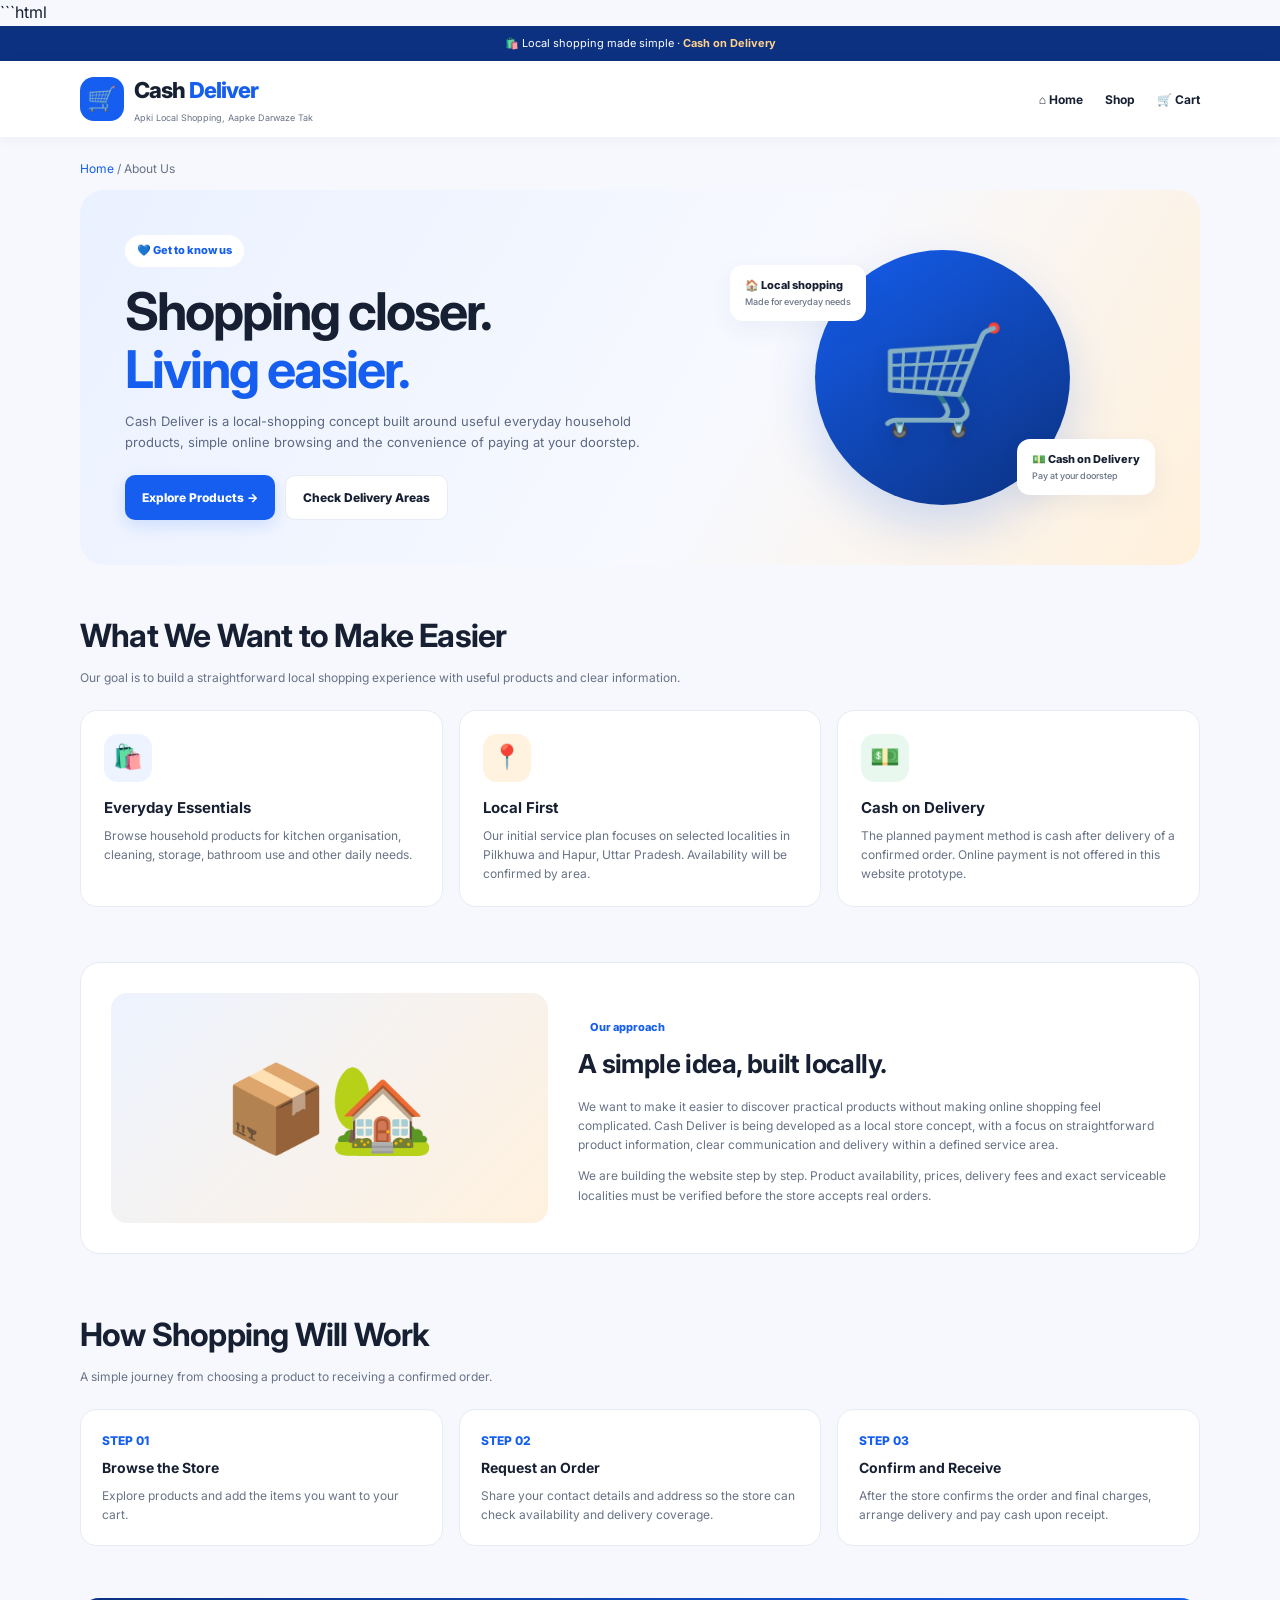
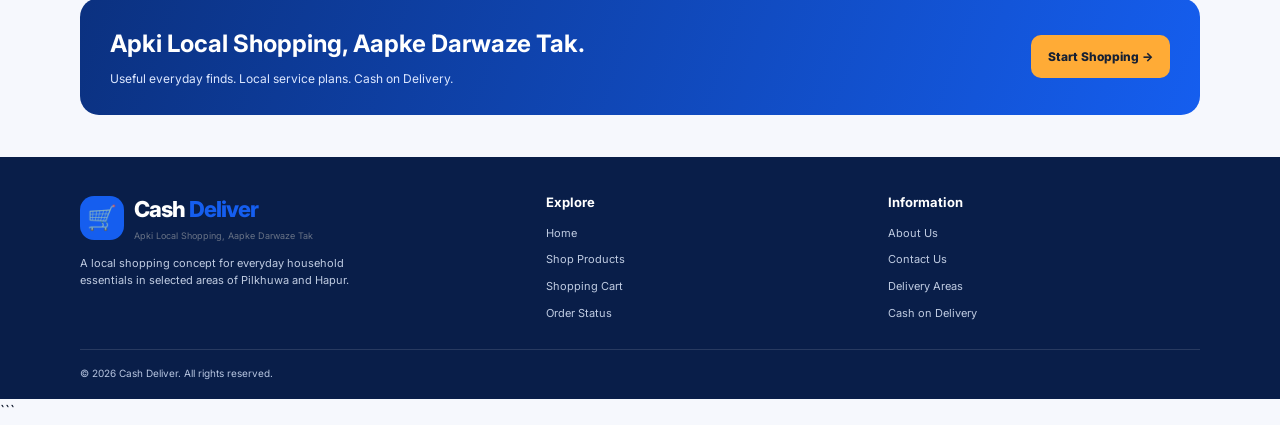
==== about.html @ 57587065 "Update Website" ====
```html
<!DOCTYPE html>
<html lang="en">
<head>
  <meta charset="UTF-8">
  <meta name="viewport" content="width=device-width, initial-scale=1.0">
  <meta name="theme-color" content="#155eef">
  <meta name="description" content="Learn about Cash Deliver, a local shopping concept for everyday household essentials in selected areas of Pilkhuwa and Hapur.">
  <title>About Us | Cash Deliver</title>

  <link rel="preconnect" href="https://fonts.googleapis.com">
  <link rel="preconnect" href="https://fonts.gstatic.com" crossorigin>
  <link href="https://fonts.googleapis.com/css2?family=Inter:wght@400;500;600;700;800&display=swap" rel="stylesheet">

  <style>
    :root {
      --blue: #155eef;
      --dark: #0b3180;
      --orange: #ffab36;
      --text: #172033;
      --muted: #697386;
      --bg: #f6f8fd;
      --border: #e7ebf3;
    }

    * { box-sizing: border-box; }
    html { scroll-behavior: smooth; }
    body { margin: 0; font-family: Inter, Arial, sans-serif; background: var(--bg); color: var(--text); line-height: 1.6; }
    a { text-decoration: none; color: inherit; }
    .container { width: min(1120px, calc(100% - 32px)); margin: auto; }

    .announcement { padding: 9px; background: var(--dark); color: white; text-align: center; font-size: 11px; }
    .announcement strong { color: #ffd18b; }
    header { background: white; box-shadow: 0 2px 12px #102d5c0c; position: sticky; top: 0; z-index: 10; }
    .header-main { min-height: 76px; display: flex; align-items: center; justify-content: space-between; gap: 20px; }
    .brand { display: flex; align-items: center; gap: 10px; }
    .brand-icon { width: 44px; height: 44px; display: grid; place-items: center; border-radius: 14px; background: var(--blue); color: white; font-size: 24px; }
    .brand-name { font-size: 22px; font-weight: 800; letter-spacing: -1px; }
    .brand-name span { color: var(--blue); }
    .tagline { display: block; margin-top: 2px; color: var(--muted); font-size: 9px; }
    .header-links { display: flex; align-items: center; gap: 22px; font-size: 12px; font-weight: 700; }
    .header-links a:hover { color: var(--blue); }

    .breadcrumb { padding: 22px 0 12px; color: var(--muted); font-size: 12px; }
    .breadcrumb a { color: var(--blue); }

    .hero { display: grid; grid-template-columns: 1.15fr .85fr; align-items: center; gap: 30px; overflow: hidden; padding: 45px; border-radius: 24px; background: linear-gradient(120deg, #eaf1ff, #f7f9ff 58%, #fff0da); }
    .eyebrow { display: inline-block; padding: 7px 12px; border-radius: 30px; background: white; color: var(--blue); font-size: 11px; font-weight: 800; }
    .hero h1 { margin: 16px 0 12px; font-size: clamp(34px, 5vw, 52px); line-height: 1.12; letter-spacing: -2px; }
    .hero h1 span { color: var(--blue); }
    .hero p { max-width: 520px; margin: 0 0 22px; color: #5d6980; font-size: 13px; }
    .buttons { display: flex; flex-wrap: wrap; gap: 10px; }
    .btn { display: inline-flex; justify-content: center; align-items: center; padding: 12px 17px; border-radius: 10px; font-size: 12px; font-weight: 800; transition: .2s; }
    .btn:hover { transform: translateY(-2px); }
    .btn-primary { background: var(--blue); color: white; box-shadow: 0 6px 16px #155eef25; }
    .btn-secondary { background: white; border: 1px solid var(--border); }
    .hero-art { min-height: 265px; display: grid; place-items: center; position: relative; }
    .art-circle { width: min(255px, 90%); aspect-ratio: 1; display: grid; place-items: center; border-radius: 50%; background: linear-gradient(145deg, #155eef, #0b3180); box-shadow: 0 22px 50px #155eef30; }
    .art-icon { font-size: 105px; filter: drop-shadow(0 8px 8px #061e5033); }
    .floating-card { position: absolute; padding: 12px 15px; border-radius: 13px; background: white; box-shadow: 0 8px 25px #183b780e; font-size: 11px; font-weight: 800; }
    .floating-card small { display: block; color: var(--muted); font-size: 9px; font-weight: 500; }
    .float-top { top: 20px; left: 0; }
    .float-bottom { right: 0; bottom: 15px; }

    .section { padding: 45px 0 10px; }
    .section-heading { margin-bottom: 22px; }
    .section-heading h2 { margin: 0; font-size: clamp(24px, 3vw, 32px); letter-spacing: -.8px; }
    .section-heading p { max-width: 650px; margin: 7px 0 0; color: var(--muted); font-size: 12px; }

    .values-grid { display: grid; grid-template-columns: repeat(3, minmax(0, 1fr)); gap: 16px; }
    .value-card { padding: 23px; background: white; border: 1px solid var(--border); border-radius: 17px; }
    .value-icon { width: 48px; height: 48px; display: grid; place-items: center; border-radius: 14px; background: #edf3ff; font-size: 24px; }
    .value-card:nth-child(2) .value-icon { background: #fff2df; }
    .value-card:nth-child(3) .value-icon { background: #e8f8ee; }
    .value-card h3 { margin: 14px 0 6px; font-size: 15px; }
    .value-card p { margin: 0; color: var(--muted); font-size: 12px; }

    .story-panel { display: grid; grid-template-columns: .85fr 1.15fr; align-items: center; gap: 30px; padding: 30px; border: 1px solid var(--border); border-radius: 20px; background: white; }
    .story-visual { min-height: 230px; display: grid; place-items: center; border-radius: 16px; background: linear-gradient(135deg, #edf3ff, #fff1de); font-size: 85px; }
    .story-copy h2 { margin: 0 0 10px; font-size: 26px; letter-spacing: -.6px; }
    .story-copy p { color: var(--muted); font-size: 12px; }
    .story-copy p:last-child { margin-bottom: 0; }

    .steps-grid { display: grid; grid-template-columns: repeat(3, minmax(0, 1fr)); gap: 16px; }
    .step-card { padding: 21px; border-radius: 16px; background: white; border: 1px solid var(--border); }
    .step-num { color: var(--blue); font-size: 12px; font-weight: 800; }
    .step-card h3 { margin: 7px 0; font-size: 14px; }
    .step-card p { margin: 0; color: var(--muted); font-size: 12px; }

    .cod-banner { display: flex; align-items: center; justify-content: space-between; gap: 20px; padding: 27px 30px; margin: 42px 0; border-radius: 19px; background: linear-gradient(110deg, #0b3180, #155eef); color: white; }
    .cod-banner h2 { margin: 0 0 5px; font-size: 24px; }
    .cod-banner p { margin: 0; color: #dce7ff; font-size: 12px; }
    .cod-banner .btn { flex-shrink: 0; background: var(--orange); color: #172033; }

    .footer { margin-top: 35px; padding: 35px 0 18px; background: #091e49; color: white; }
    .footer-main { display: grid; grid-template-columns: 1.4fr 1fr 1fr; gap: 30px; padding-bottom: 27px; }
    .footer-about { max-width: 300px; color: #c0cce2; font-size: 11px; }
    .footer h3 { margin: 0 0 12px; font-size: 13px; }
    .footer-links { display: grid; gap: 9px; font-size: 11px; color: #c0cce2; }
    .footer-links a:hover { color: white; }
    .footer-bottom { border-top: 1px solid #ffffff20; padding-top: 15px; color: #b7c5e0; font-size: 10px; }

    @media (max-width: 760px) {
      .hero { grid-template-columns: 1fr; padding: 28px 24px; gap: 5px; }
      .hero-art { min-height: 220px; }
      .art-circle { width: 190px; }
      .art-icon { font-size: 82px; }
      .values-grid, .steps-grid { grid-template-columns: 1fr; }
      .story-panel { grid-template-columns: 1fr; padding: 18px; gap: 20px; }
      .story-visual { min-height: 170px; font-size: 68px; }
      .cod-banner { align-items: flex-start; flex-direction: column; padding: 23px; }
      .footer-main { grid-template-columns: repeat(2, minmax(0, 1fr)); gap: 23px 16px; }
      .footer-main > div:first-child { grid-column: 1 / -1; }
    }
    @media (max-width: 480px) {
      .container { width: calc(100% - 22px); }
      .header-main { min-height: 66px; gap: 8px; }
      .brand-icon { width: 38px; height: 38px; font-size: 21px; }
      .brand-name { font-size: 18px; }
      .tagline { font-size: 8px; }
      .header-links { gap: 10px; font-size: 10px; }
      .hero h1 { font-size: 35px; letter-spacing: -1.4px; }
      .hero p { font-size: 12px; }
      .section { padding-top: 32px; }
      .cod-banner h2 { font-size: 21px; }
    }
  </style>
</head>

<body>
  <div class="announcement">🛍️ Local shopping made simple · <strong>Cash on Delivery</strong></div>

  <header>
    <div class="container header-main">
      <a class="brand" href="index.html">
        <div class="brand-icon">🛒</div>
        <div>
          <div class="brand-name">Cash <span>Deliver</span></div>
          <span class="tagline">Apki Local Shopping, Aapke Darwaze Tak</span>
        </div>
      </a>

      <nav class="header-links">
        <a href="index.html">⌂ Home</a>
        <a href="shop.html">Shop</a>
        <a href="cart.html">🛒 Cart</a>
      </nav>
    </div>
  </header>

  <main class="container">
    <div class="breadcrumb"><a href="index.html">Home</a> / About Us</div>

    <section class="hero">
      <div>
        <span class="eyebrow">💙 Get to know us</span>
        <h1>Shopping closer.<br><span>Living easier.</span></h1>
        <p>Cash Deliver is a local-shopping concept built around useful everyday household products, simple online browsing and the convenience of paying at your doorstep.</p>
        <div class="buttons">
          <a class="btn btn-primary" href="shop.html">Explore Products →</a>
          <a class="btn btn-secondary" href="index.html#delivery">Check Delivery Areas</a>
        </div>
      </div>

      <div class="hero-art" aria-label="Shopping cart illustration">
        <div class="art-circle"><div class="art-icon">🛒</div></div>
        <div class="floating-card float-top">🏠 Local shopping<small>Made for everyday needs</small></div>
        <div class="floating-card float-bottom">💵 Cash on Delivery<small>Pay at your doorstep</small></div>
      </div>
    </section>

    <section class="section">
      <div class="section-heading">
        <h2>What We Want to Make Easier</h2>
        <p>Our goal is to build a straightforward local shopping experience with useful products and clear information.</p>
      </div>

      <div class="values-grid">
        <article class="value-card">
          <div class="value-icon">🛍️</div>
          <h3>Everyday Essentials</h3>
          <p>Browse household products for kitchen organisation, cleaning, storage, bathroom use and other daily needs.</p>
        </article>
        <article class="value-card">
          <div class="value-icon">📍</div>
          <h3>Local First</h3>
          <p>Our initial service plan focuses on selected localities in Pilkhuwa and Hapur, Uttar Pradesh. Availability will be confirmed by area.</p>
        </article>
        <article class="value-card">
          <div class="value-icon">💵</div>
          <h3>Cash on Delivery</h3>
          <p>The planned payment method is cash after delivery of a confirmed order. Online payment is not offered in this website prototype.</p>
        </article>
      </div>
    </section>

    <section class="section">
      <div class="story-panel">
        <div class="story-visual" aria-hidden="true">📦🏡</div>
        <div class="story-copy">
          <span class="eyebrow">Our approach</span>
          <h2>A simple idea, built locally.</h2>
          <p>We want to make it easier to discover practical products without making online shopping feel complicated. Cash Deliver is being developed as a local store concept, with a focus on straightforward product information, clear communication and delivery within a defined service area.</p>
          <p>We are building the website step by step. Product availability, prices, delivery fees and exact serviceable localities must be verified before the store accepts real orders.</p>
        </div>
      </div>
    </section>

    <section class="section">
      <div class="section-heading">
        <h2>How Shopping Will Work</h2>
        <p>A simple journey from choosing a product to receiving a confirmed order.</p>
      </div>

      <div class="steps-grid">
        <article class="step-card">
          <div class="step-num">STEP 01</div>
          <h3>Browse the Store</h3>
          <p>Explore products and add the items you want to your cart.</p>
        </article>
        <article class="step-card">
          <div class="step-num">STEP 02</div>
          <h3>Request an Order</h3>
          <p>Share your contact details and address so the store can check availability and delivery coverage.</p>
        </article>
        <article class="step-card">
          <div class="step-num">STEP 03</div>
          <h3>Confirm and Receive</h3>
          <p>After the store confirms the order and final charges, arrange delivery and pay cash upon receipt.</p>
        </article>
      </div>
    </section>

    <section class="cod-banner">
      <div>
        <h2>Apki Local Shopping, Aapke Darwaze Tak.</h2>
        <p>Useful everyday finds. Local service plans. Cash on Delivery.</p>
      </div>
      <a class="btn" href="shop.html">Start Shopping →</a>
    </section>
  </main>

  <footer class="footer">
    <div class="container">
      <div class="footer-main">
        <div>
          <a class="brand" href="index.html">
            <div class="brand-icon">🛒</div>
            <div>
              <div class="brand-name" style="color:white">Cash <span>Deliver</span></div>
              <span class="tagline">Apki Local Shopping, Aapke Darwaze Tak</span>
            </div>
          </a>
          <p class="footer-about">A local shopping concept for everyday household essentials in selected areas of Pilkhuwa and Hapur.</p>
        </div>
        <div>
          <h3>Explore</h3>
          <nav class="footer-links">
            <a href="index.html">Home</a>
            <a href="shop.html">Shop Products</a>
            <a href="cart.html">Shopping Cart</a>
            <a href="orders.html">Order Status</a>
          </nav>
        </div>
        <div>
          <h3>Information</h3>
          <nav class="footer-links">
            <a href="about.html">About Us</a>
            <a href="contact.html">Contact Us</a>
            <a href="index.html#delivery">Delivery Areas</a>
            <a href="checkout.html">Cash on Delivery</a>
          </nav>
        </div>
      </div>
      <div class="footer-bottom">
        © <span id="year"></span> Cash Deliver. All rights reserved.
      </div>
    </div>
  </footer>

  <script>
    document.getElementById("year").textContent = new Date().getFullYear();
  </script>
</body>
</html>
```
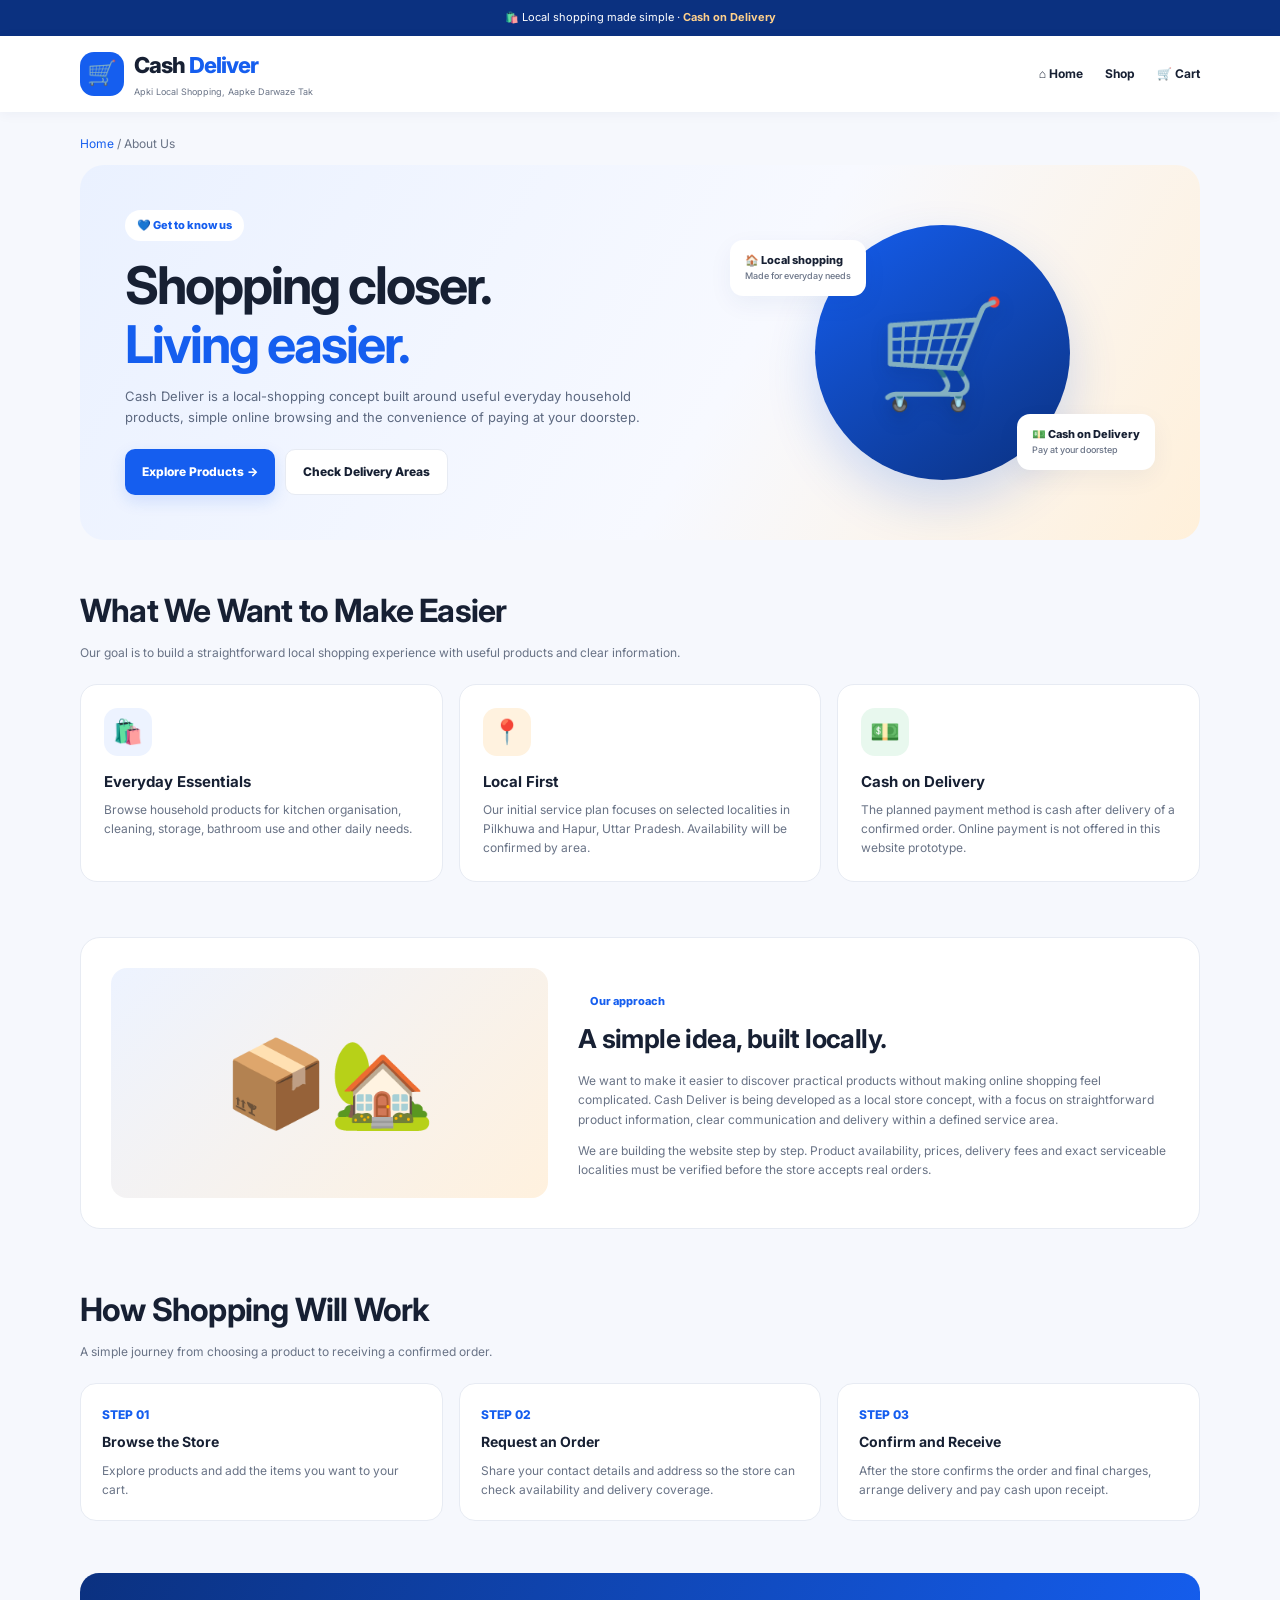
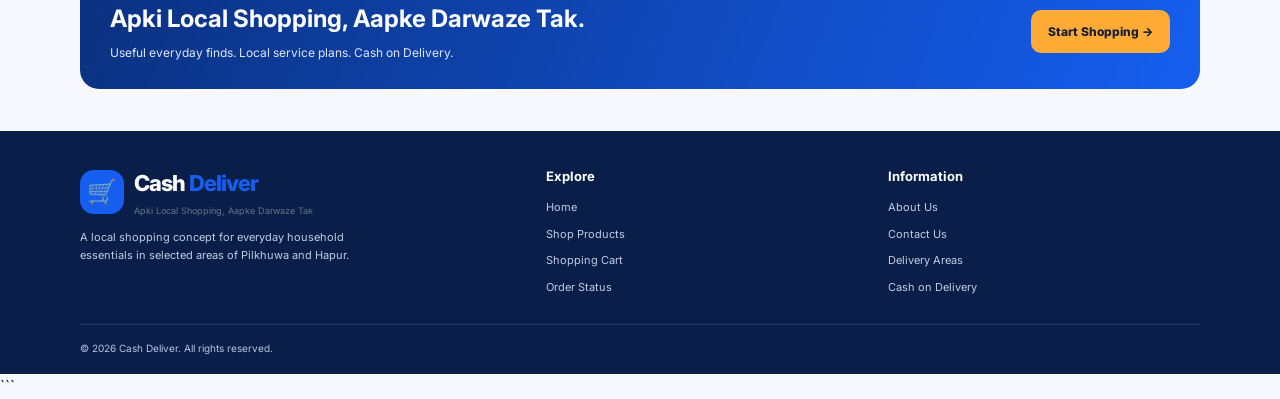
==== commit aee1e5af: "Update Website" ====
--- a/about.html
+++ b/about.html
@@ -1,4 +1,3 @@
-```html
 <!DOCTYPE html>
 <html lang="en">
 <head>
